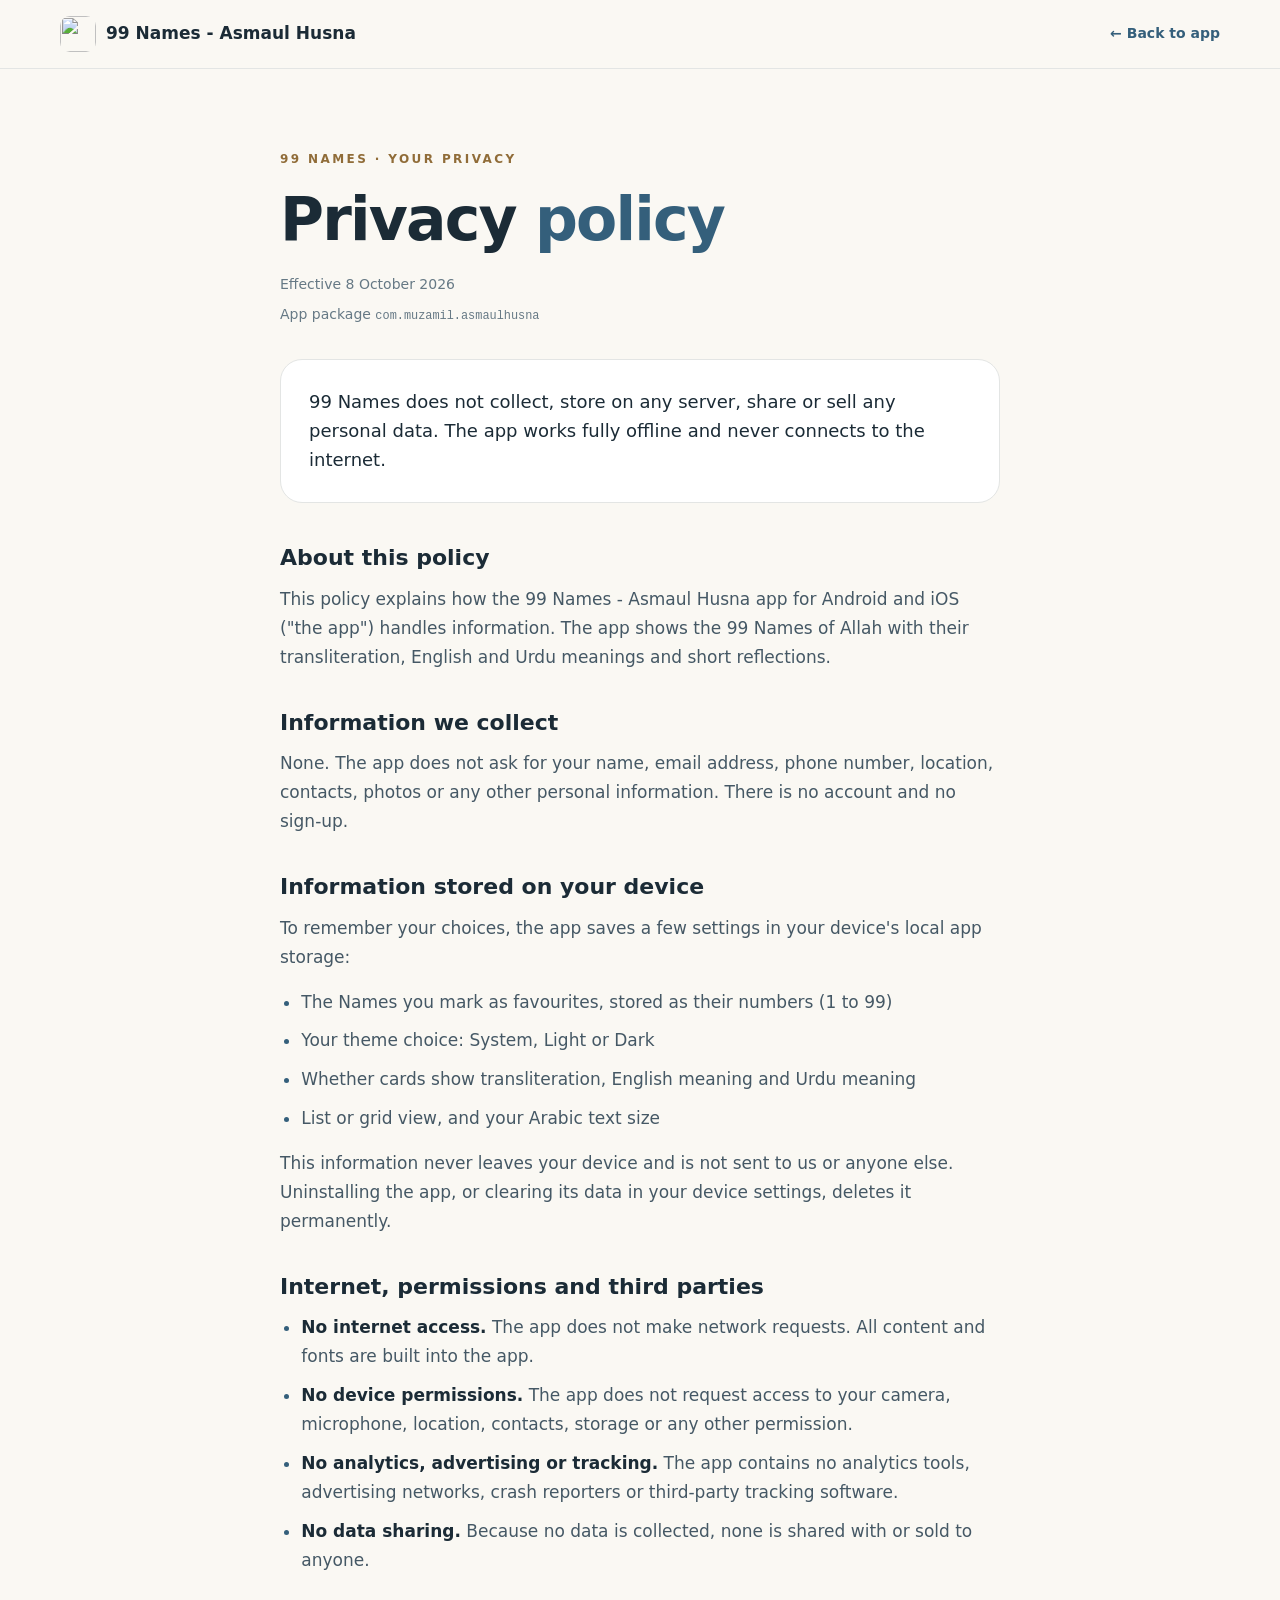
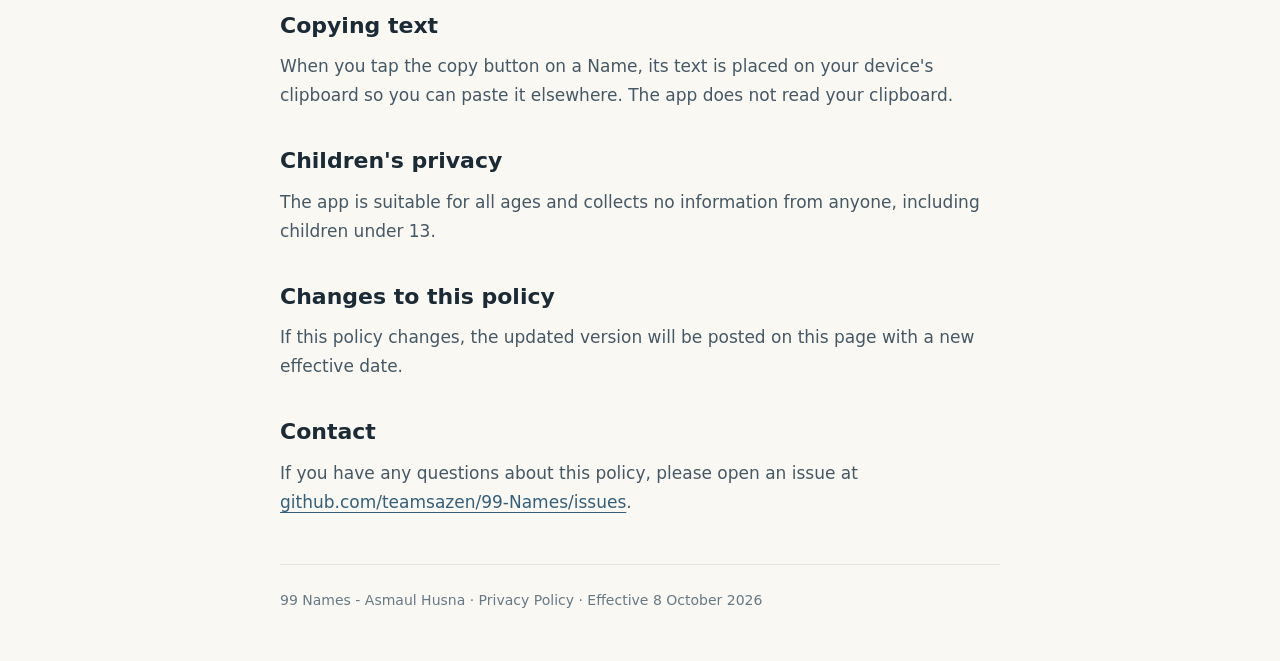
==== docs/privacy-policy/index.html @ 58503196 "chore: move the website to 99.teamsazen.com The old 99asmaulhusna.pages.dev address redirects there," ====
<!doctype html>
<html lang="en">
<head>
<meta charset="utf-8">
<meta name="viewport" content="width=device-width, initial-scale=1">
<meta name="color-scheme" content="light dark">
<meta name="description" content="Privacy policy for the 99 Names app. No data is collected; the app works fully offline.">
<title>Privacy Policy · 99 Names - Asmaul Husna</title>
<link rel="canonical" href="https://99.teamsazen.com/privacy/">
<link rel="icon" href="/favicon.png" type="image/png">
<link rel="apple-touch-icon" href="/apple-touch-icon.png">
<meta name="theme-color" content="#FAF8F3" media="(prefers-color-scheme: light)">
<meta name="theme-color" content="#101820" media="(prefers-color-scheme: dark)">
<style>
  @font-face { font-family: 'Google Sans'; src: url('/fonts/google-sans.woff2') format('woff2'); font-display: swap; }
  :root {
    --bg: #FAF8F3; --surface: #FFFFFF; --border: #E3E5E4;
    --title: #1B2B36; --body: #455865; --muted: #667985;
    --accent: #345F7B; --accent-soft: #E5EDF2; --gold: #906C38;
    --sans: 'Google Sans', system-ui, -apple-system, 'Segoe UI', sans-serif;
    color-scheme: light;
  }
  @media (prefers-color-scheme: dark) {
    :root {
      --bg: #101820; --surface: #18232E; --border: #30404E;
      --title: #FFFFFF; --body: #C9D1D8; --muted: #A0AFBB;
      --accent: #A5C5DE; --accent-soft: #293F50; --gold: #D9BC89;
      color-scheme: dark;
    }
  }
  *, *::before, *::after { box-sizing: border-box; }
  html { -webkit-text-size-adjust: 100%; }
  body { margin: 0; background: var(--bg); color: var(--body); font-family: var(--sans); font-size: 17px; line-height: 1.7; -webkit-font-smoothing: antialiased; }
  a { color: var(--accent); text-underline-offset: 4px; overflow-wrap: anywhere; }
  a:focus-visible { outline: 2px solid var(--accent); outline-offset: 4px; border-radius: 4px; }
  .header { border-bottom: 1px solid var(--border); }
  .bar { width: min(100% - 32px, 1160px); min-height: 68px; margin-inline: auto; display: flex; align-items: center; justify-content: space-between; gap: 20px; }
  .brand { display: flex; align-items: center; gap: 10px; color: var(--title); font-size: 17px; font-weight: 700; text-decoration: none; line-height: 1.25; }
  .brand img { width: 36px; height: 36px; border-radius: 10px; flex-shrink: 0; }
  .home { flex-shrink: 0; font-size: 14px; font-weight: 600; text-decoration: none; }
  main { width: min(100% - 40px, 720px); margin: 0 auto; padding-block: clamp(40px, 7vw, 80px) 48px; }
  .eyebrow { font-size: 12px; font-weight: 700; letter-spacing: .2em; text-transform: uppercase; color: var(--gold); }
  h1 { color: var(--title); font-size: clamp(36px, 7vw, 60px); font-weight: 700; letter-spacing: -.03em; line-height: 1.2; margin: 14px 0 18px; text-wrap: balance; }
  h1 span { color: var(--accent); }
  .meta { color: var(--muted); font-size: 14px; margin: 0; }
  .meta + .meta { margin-top: 6px; }
  .summary { margin-block: 32px 40px; padding: clamp(20px, 4vw, 28px); border-radius: 22px; background: var(--surface); border: 1px solid var(--border); }
  .summary p { margin: 0; color: var(--title); font-size: 18px; line-height: 1.6; }
  h2 { color: var(--title); font-size: 22px; font-weight: 700; line-height: 1.35; margin: 36px 0 12px; text-wrap: balance; }
  p { margin: 0 0 16px; }
  ul { margin: 0 0 16px; padding-left: 1.25em; }
  li { margin-bottom: 10px; }
  li::marker { color: var(--accent); }
  strong { color: var(--title); font-weight: 700; }
  code { font-family: ui-monospace, 'SF Mono', Menlo, monospace; font-size: .85em; overflow-wrap: anywhere; }
  footer { margin-top: 48px; padding-top: 24px; border-top: 1px solid var(--border); color: var(--muted); font-size: 14px; }
  @media (max-width: 480px) { .brand { font-size: 14px; gap: 8px; } .bar { gap: 12px; } .home { font-size: 13px; } }
</style>
</head>
<body>
<header class="header">
  <nav class="bar" aria-label="Main navigation">
    <a class="brand" href="/"><img src="/img/logo.png" alt="" width="36" height="36"><span>99 Names - Asmaul Husna</span></a>
    <a class="home" href="/">← Back to app</a>
  </nav>
</header>

<main>
  <div class="eyebrow">99 Names · Your privacy</div>
  <h1>Privacy <span>policy</span></h1>
  <p class="meta">Effective 8 October 2026</p>
  <p class="meta">App package <code>com.muzamil.asmaulhusna</code></p>

  <div class="summary">
    <p>99 Names does not collect, store on any server, share or sell any personal data. The app works fully offline and never connects to the internet.</p>
  </div>

  <h2>About this policy</h2>
  <p>This policy explains how the 99 Names - Asmaul Husna app for Android and iOS ("the app") handles information. The app shows the 99 Names of Allah with their transliteration, English and Urdu meanings and short reflections.</p>

  <h2>Information we collect</h2>
  <p>None. The app does not ask for your name, email address, phone number, location, contacts, photos or any other personal information. There is no account and no sign-up.</p>

  <h2>Information stored on your device</h2>
  <p>To remember your choices, the app saves a few settings in your device's local app storage:</p>
  <ul>
    <li>The Names you mark as favourites, stored as their numbers (1 to 99)</li>
    <li>Your theme choice: System, Light or Dark</li>
    <li>Whether cards show transliteration, English meaning and Urdu meaning</li>
    <li>List or grid view, and your Arabic text size</li>
  </ul>
  <p>This information never leaves your device and is not sent to us or anyone else. Uninstalling the app, or clearing its data in your device settings, deletes it permanently.</p>

  <h2>Internet, permissions and third parties</h2>
  <ul>
    <li><strong>No internet access.</strong> The app does not make network requests. All content and fonts are built into the app.</li>
    <li><strong>No device permissions.</strong> The app does not request access to your camera, microphone, location, contacts, storage or any other permission.</li>
    <li><strong>No analytics, advertising or tracking.</strong> The app contains no analytics tools, advertising networks, crash reporters or third-party tracking software.</li>
    <li><strong>No data sharing.</strong> Because no data is collected, none is shared with or sold to anyone.</li>
  </ul>

  <h2>Copying text</h2>
  <p>When you tap the copy button on a Name, its text is placed on your device's clipboard so you can paste it elsewhere. The app does not read your clipboard.</p>

  <h2>Children's privacy</h2>
  <p>The app is suitable for all ages and collects no information from anyone, including children under 13.</p>

  <h2>Changes to this policy</h2>
  <p>If this policy changes, the updated version will be posted on this page with a new effective date.</p>

  <h2>Contact</h2>
  <p>If you have any questions about this policy, please open an issue at <a href="https://github.com/teamsazen/99-Names/issues">github.com/teamsazen/99-Names/issues</a>.</p>

  <footer>99 Names - Asmaul Husna · Privacy Policy · Effective 8 October 2026</footer>
</main>
</body>
</html>
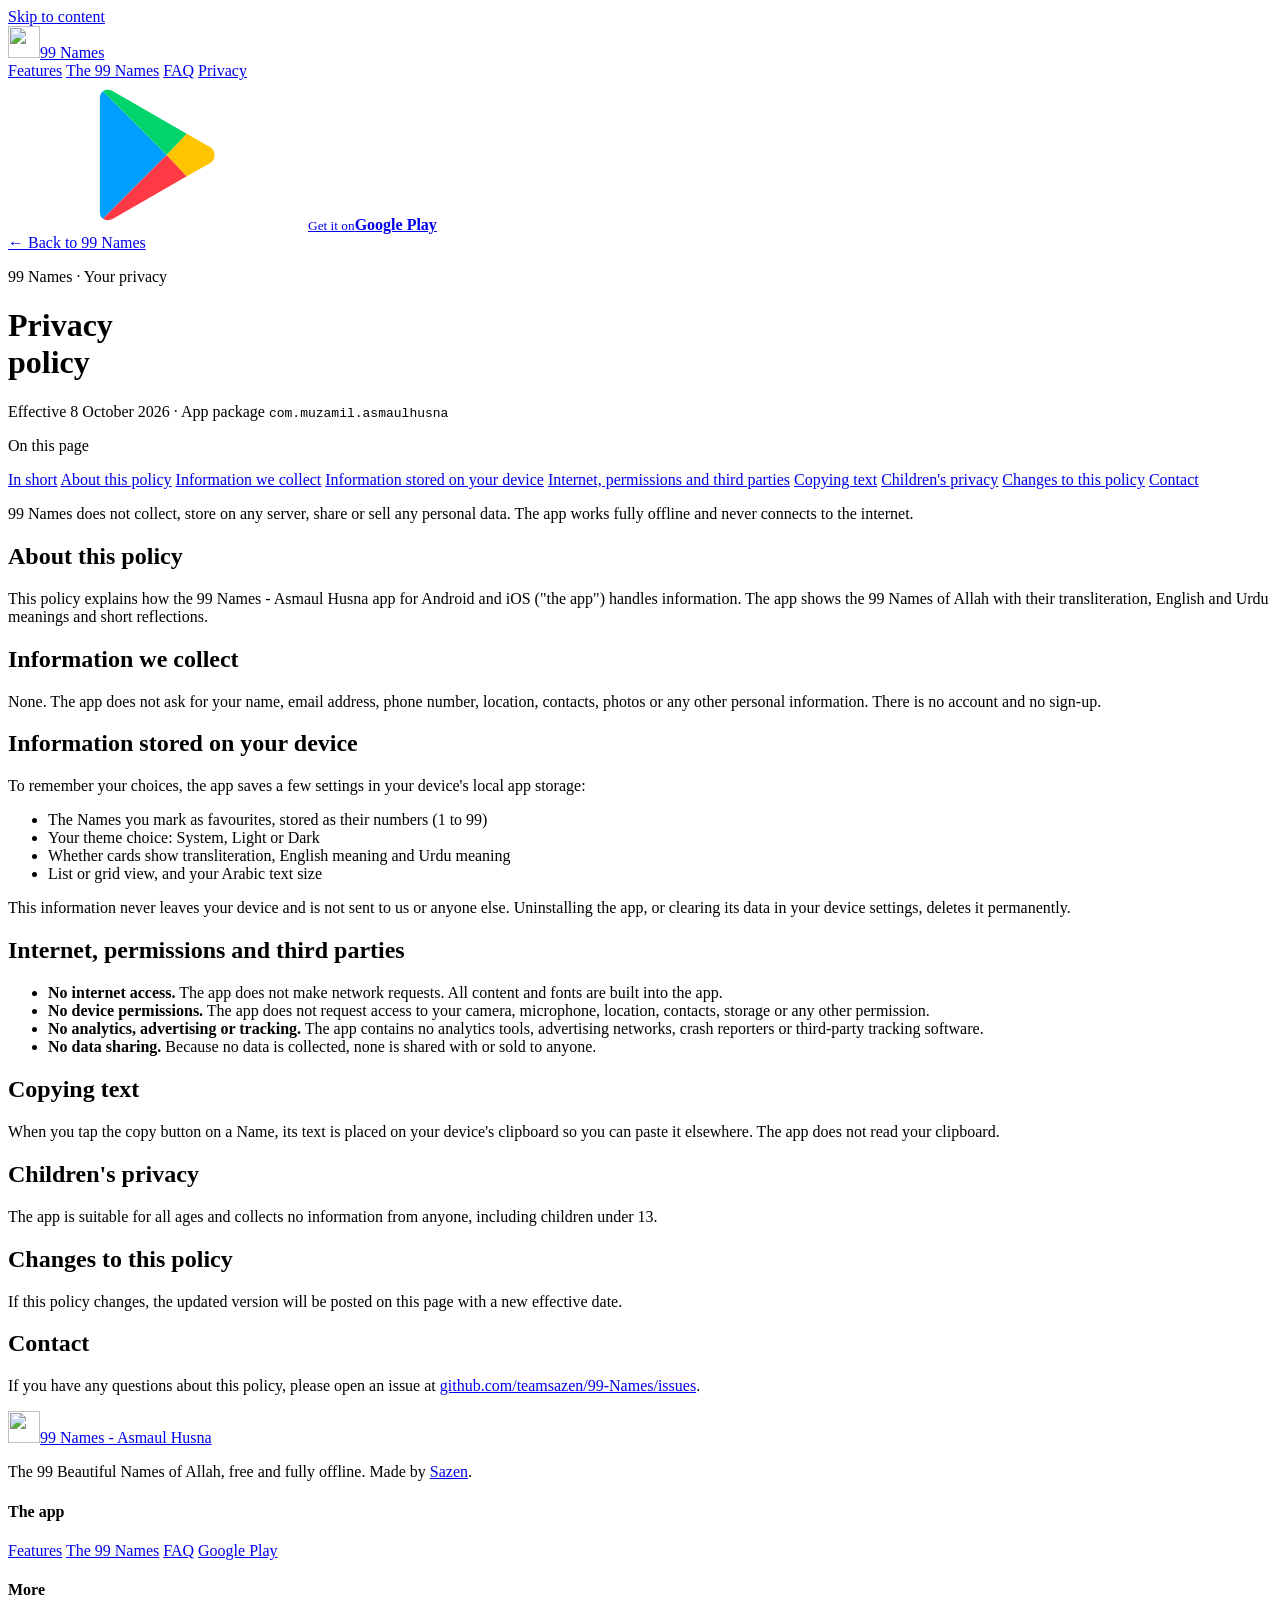
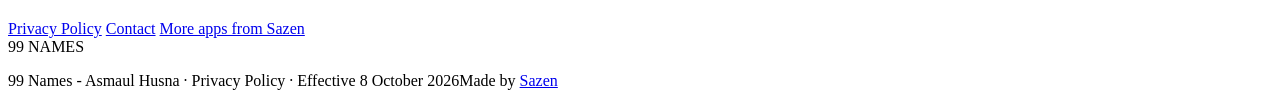
==== commit ad8107c6: "feat(website): redesign in the Sazen studio design Same system as teamsazen.com, exitrush.teamsazen." ====
--- a/docs/privacy-policy/index.html
+++ b/docs/privacy-policy/index.html
@@ -10,108 +10,129 @@
 <link rel="icon" href="/favicon.png" type="image/png">
 <link rel="apple-touch-icon" href="/apple-touch-icon.png">
 <meta name="theme-color" content="#FAF8F3" media="(prefers-color-scheme: light)">
-<meta name="theme-color" content="#101820" media="(prefers-color-scheme: dark)">
-<style>
-  @font-face { font-family: 'Google Sans'; src: url('/fonts/google-sans.woff2') format('woff2'); font-display: swap; }
-  :root {
-    --bg: #FAF8F3; --surface: #FFFFFF; --border: #E3E5E4;
-    --title: #1B2B36; --body: #455865; --muted: #667985;
-    --accent: #345F7B; --accent-soft: #E5EDF2; --gold: #906C38;
-    --sans: 'Google Sans', system-ui, -apple-system, 'Segoe UI', sans-serif;
-    color-scheme: light;
-  }
-  @media (prefers-color-scheme: dark) {
-    :root {
-      --bg: #101820; --surface: #18232E; --border: #30404E;
-      --title: #FFFFFF; --body: #C9D1D8; --muted: #A0AFBB;
-      --accent: #A5C5DE; --accent-soft: #293F50; --gold: #D9BC89;
-      color-scheme: dark;
-    }
-  }
-  *, *::before, *::after { box-sizing: border-box; }
-  html { -webkit-text-size-adjust: 100%; }
-  body { margin: 0; background: var(--bg); color: var(--body); font-family: var(--sans); font-size: 17px; line-height: 1.7; -webkit-font-smoothing: antialiased; }
-  a { color: var(--accent); text-underline-offset: 4px; overflow-wrap: anywhere; }
-  a:focus-visible { outline: 2px solid var(--accent); outline-offset: 4px; border-radius: 4px; }
-  .header { border-bottom: 1px solid var(--border); }
-  .bar { width: min(100% - 32px, 1160px); min-height: 68px; margin-inline: auto; display: flex; align-items: center; justify-content: space-between; gap: 20px; }
-  .brand { display: flex; align-items: center; gap: 10px; color: var(--title); font-size: 17px; font-weight: 700; text-decoration: none; line-height: 1.25; }
-  .brand img { width: 36px; height: 36px; border-radius: 10px; flex-shrink: 0; }
-  .home { flex-shrink: 0; font-size: 14px; font-weight: 600; text-decoration: none; }
-  main { width: min(100% - 40px, 720px); margin: 0 auto; padding-block: clamp(40px, 7vw, 80px) 48px; }
-  .eyebrow { font-size: 12px; font-weight: 700; letter-spacing: .2em; text-transform: uppercase; color: var(--gold); }
-  h1 { color: var(--title); font-size: clamp(36px, 7vw, 60px); font-weight: 700; letter-spacing: -.03em; line-height: 1.2; margin: 14px 0 18px; text-wrap: balance; }
-  h1 span { color: var(--accent); }
-  .meta { color: var(--muted); font-size: 14px; margin: 0; }
-  .meta + .meta { margin-top: 6px; }
-  .summary { margin-block: 32px 40px; padding: clamp(20px, 4vw, 28px); border-radius: 22px; background: var(--surface); border: 1px solid var(--border); }
-  .summary p { margin: 0; color: var(--title); font-size: 18px; line-height: 1.6; }
-  h2 { color: var(--title); font-size: 22px; font-weight: 700; line-height: 1.35; margin: 36px 0 12px; text-wrap: balance; }
-  p { margin: 0 0 16px; }
-  ul { margin: 0 0 16px; padding-left: 1.25em; }
-  li { margin-bottom: 10px; }
-  li::marker { color: var(--accent); }
-  strong { color: var(--title); font-weight: 700; }
-  code { font-family: ui-monospace, 'SF Mono', Menlo, monospace; font-size: .85em; overflow-wrap: anywhere; }
-  footer { margin-top: 48px; padding-top: 24px; border-top: 1px solid var(--border); color: var(--muted); font-size: 14px; }
-  @media (max-width: 480px) { .brand { font-size: 14px; gap: 8px; } .bar { gap: 12px; } .home { font-size: 13px; } }
-</style>
+<meta name="theme-color" content="#000000" media="(prefers-color-scheme: dark)">
+<link rel="preload" href="/fonts/plus-jakarta-sans.woff2" as="font" type="font/woff2" crossorigin>
+<!-- Published with the website (website/build.mjs copies it to /privacy/), so it shares the site's styles. -->
+<link rel="stylesheet" href="/styles.css?v=1">
+<script>document.documentElement.classList.add('js')</script>
 </head>
 <body>
-<header class="header">
-  <nav class="bar" aria-label="Main navigation">
-    <a class="brand" href="/"><img src="/img/logo.png" alt="" width="36" height="36"><span>99 Names - Asmaul Husna</span></a>
-    <a class="home" href="/">← Back to app</a>
+<svg width="0" height="0" style="position:absolute" aria-hidden="true">
+  <symbol id="gp-logo" viewBox="0 0 24 24"><path fill="#00A0FF" d="M3.2 1.8 13.4 12 3.2 22.2c-.3-.2-.5-.6-.5-1.1V2.9c0-.5.2-.9.5-1.1z"/><path fill="#00D46A" d="M3.2 1.8c.4-.3 1-.3 1.6 0L16.6 8.6 13.4 12z"/><path fill="#FF3A44" d="M13.4 12l3.2 3.4-11.8 6.8c-.6.3-1.2.3-1.6 0z"/><path fill="#FFC400" d="M16.6 8.6l3.7 2.1c1 .6 1 2 0 2.6l-3.7 2.1-3.2-3.4z"/></symbol>
+</svg>
+<a class="skip" href="#main">Skip to content</a>
+<header class="pill-wrap">
+  <nav class="navpill" aria-label="Main">
+    <a class="brand" href="/"><img src="/img/logo.png" alt="" width="32" height="32">99 Names</a>
+    <div class="nav">
+      <a href="/#features">Features</a>
+      <a href="/#names">The 99 Names</a>
+      <a href="/#faq">FAQ</a>
+      <a href="/privacy/" aria-current="page">Privacy</a>
+    </div>
+    <a class="gp gp-nav" href="https://play.google.com/store/apps/details?id=com.muzamil.asmaulhusna" rel="noopener" aria-label="Get it on Google Play"><svg aria-hidden="true"><use href="#gp-logo"/></svg><span><small>Get it on</small><b>Google Play</b></span></a>
   </nav>
 </header>
 
-<main>
-  <div class="eyebrow">99 Names · Your privacy</div>
-  <h1>Privacy <span>policy</span></h1>
-  <p class="meta">Effective 8 October 2026</p>
-  <p class="meta">App package <code>com.muzamil.asmaulhusna</code></p>
+<main id="main" class="legal">
+  <div class="wrap">
+    <header class="legal-hero">
+      <a class="back" href="/">← Back to 99 Names</a>
+      <p class="eyebrow">99 Names · Your privacy</p>
+      <h1>Privacy<br><span class="ghost">policy</span></h1>
+      <p class="updated">Effective 8 October 2026 · App package <code>com.muzamil.asmaulhusna</code></p>
+    </header>
+    <div class="legal-grid">
+      <nav class="toc" aria-label="On this page">
+        <p>On this page</p>
+        <a href="#summary">In short</a>
+        <a href="#about">About this policy</a>
+        <a href="#collect">Information we collect</a>
+        <a href="#device">Information stored on your device</a>
+        <a href="#internet">Internet, permissions and third parties</a>
+        <a href="#copying">Copying text</a>
+        <a href="#children">Children's privacy</a>
+        <a href="#changes">Changes to this policy</a>
+        <a href="#contact">Contact</a>
+      </nav>
+      <div class="legal-body">
+        <section id="summary" class="summary">
+          <p>99 Names does not collect, store on any server, share or sell any personal data. The app works fully offline and never connects to the internet.</p>
+        </section>
+        <section id="about">
+          <h2>About this policy</h2>
+          <p>This policy explains how the 99 Names - Asmaul Husna app for Android and iOS ("the app") handles information. The app shows the 99 Names of Allah with their transliteration, English and Urdu meanings and short reflections.</p>
+        </section>
+        <section id="collect">
+          <h2>Information we collect</h2>
+          <p>None. The app does not ask for your name, email address, phone number, location, contacts, photos or any other personal information. There is no account and no sign-up.</p>
+        </section>
+        <section id="device">
+          <h2>Information stored on your device</h2>
+          <p>To remember your choices, the app saves a few settings in your device's local app storage:</p>
+          <ul>
+            <li>The Names you mark as favourites, stored as their numbers (1 to 99)</li>
+            <li>Your theme choice: System, Light or Dark</li>
+            <li>Whether cards show transliteration, English meaning and Urdu meaning</li>
+            <li>List or grid view, and your Arabic text size</li>
+          </ul>
+          <p>This information never leaves your device and is not sent to us or anyone else. Uninstalling the app, or clearing its data in your device settings, deletes it permanently.</p>
+        </section>
+        <section id="internet">
+          <h2>Internet, permissions and third parties</h2>
+          <ul>
+            <li><strong>No internet access.</strong> The app does not make network requests. All content and fonts are built into the app.</li>
+            <li><strong>No device permissions.</strong> The app does not request access to your camera, microphone, location, contacts, storage or any other permission.</li>
+            <li><strong>No analytics, advertising or tracking.</strong> The app contains no analytics tools, advertising networks, crash reporters or third-party tracking software.</li>
+            <li><strong>No data sharing.</strong> Because no data is collected, none is shared with or sold to anyone.</li>
+          </ul>
+        </section>
+        <section id="copying">
+          <h2>Copying text</h2>
+          <p>When you tap the copy button on a Name, its text is placed on your device's clipboard so you can paste it elsewhere. The app does not read your clipboard.</p>
+        </section>
+        <section id="children">
+          <h2>Children's privacy</h2>
+          <p>The app is suitable for all ages and collects no information from anyone, including children under 13.</p>
+        </section>
+        <section id="changes">
+          <h2>Changes to this policy</h2>
+          <p>If this policy changes, the updated version will be posted on this page with a new effective date.</p>
+        </section>
+        <section id="contact">
+          <h2>Contact</h2>
+          <p>If you have any questions about this policy, please open an issue at <a href="https://github.com/teamsazen/99-Names/issues">github.com/teamsazen/99-Names/issues</a>.</p>
+        </section>
+      </div>
+    </div>
+  </div>
+</main>
 
-  <div class="summary">
-    <p>99 Names does not collect, store on any server, share or sell any personal data. The app works fully offline and never connects to the internet.</p>
+<footer class="foot">
+  <div class="wrap">
+    <div class="foot-brand">
+      <a class="brand" href="/"><img src="/img/logo.png" alt="" width="32" height="32">99 Names - Asmaul Husna</a>
+      <p>The 99 Beautiful Names of Allah, free and fully offline. Made by <a href="https://teamsazen.com">Sazen</a>.</p>
+    </div>
+    <nav aria-label="The app">
+      <h4>The app</h4>
+      <a href="/#features">Features</a>
+      <a href="/#names">The 99 Names</a>
+      <a href="/#faq">FAQ</a>
+      <a href="https://play.google.com/store/apps/details?id=com.muzamil.asmaulhusna" rel="noopener">Google Play</a>
+    </nav>
+    <nav aria-label="More">
+      <h4>More</h4>
+      <a href="/privacy/">Privacy Policy</a>
+      <a href="https://github.com/teamsazen/99-Names/issues" rel="noopener">Contact</a>
+      <a href="https://teamsazen.com">More apps from Sazen</a>
+    </nav>
+    <div class="wordmark" data-fit aria-hidden="true"><span>9</span><span>9</span><span> </span><span>N</span><span>A</span><span>M</span><span>E</span><span>S</span></div>
+    <p class="copy"><span>99 Names - Asmaul Husna · Privacy Policy · Effective 8 October 2026</span><span>Made by <a href="https://teamsazen.com">Sazen</a></span></p>
   </div>
+</footer>
 
-  <h2>About this policy</h2>
-  <p>This policy explains how the 99 Names - Asmaul Husna app for Android and iOS ("the app") handles information. The app shows the 99 Names of Allah with their transliteration, English and Urdu meanings and short reflections.</p>
-
-  <h2>Information we collect</h2>
-  <p>None. The app does not ask for your name, email address, phone number, location, contacts, photos or any other personal information. There is no account and no sign-up.</p>
-
-  <h2>Information stored on your device</h2>
-  <p>To remember your choices, the app saves a few settings in your device's local app storage:</p>
-  <ul>
-    <li>The Names you mark as favourites, stored as their numbers (1 to 99)</li>
-    <li>Your theme choice: System, Light or Dark</li>
-    <li>Whether cards show transliteration, English meaning and Urdu meaning</li>
-    <li>List or grid view, and your Arabic text size</li>
-  </ul>
-  <p>This information never leaves your device and is not sent to us or anyone else. Uninstalling the app, or clearing its data in your device settings, deletes it permanently.</p>
-
-  <h2>Internet, permissions and third parties</h2>
-  <ul>
-    <li><strong>No internet access.</strong> The app does not make network requests. All content and fonts are built into the app.</li>
-    <li><strong>No device permissions.</strong> The app does not request access to your camera, microphone, location, contacts, storage or any other permission.</li>
-    <li><strong>No analytics, advertising or tracking.</strong> The app contains no analytics tools, advertising networks, crash reporters or third-party tracking software.</li>
-    <li><strong>No data sharing.</strong> Because no data is collected, none is shared with or sold to anyone.</li>
-  </ul>
-
-  <h2>Copying text</h2>
-  <p>When you tap the copy button on a Name, its text is placed on your device's clipboard so you can paste it elsewhere. The app does not read your clipboard.</p>
-
-  <h2>Children's privacy</h2>
-  <p>The app is suitable for all ages and collects no information from anyone, including children under 13.</p>
-
-  <h2>Changes to this policy</h2>
-  <p>If this policy changes, the updated version will be posted on this page with a new effective date.</p>
-
-  <h2>Contact</h2>
-  <p>If you have any questions about this policy, please open an issue at <a href="https://github.com/teamsazen/99-Names/issues">github.com/teamsazen/99-Names/issues</a>.</p>
-
-  <footer>99 Names - Asmaul Husna · Privacy Policy · Effective 8 October 2026</footer>
-</main>
+<script src="/js/lenis.min.js" defer></script>
+<script src="/site.js?v=1" defer></script>
 </body>
 </html>
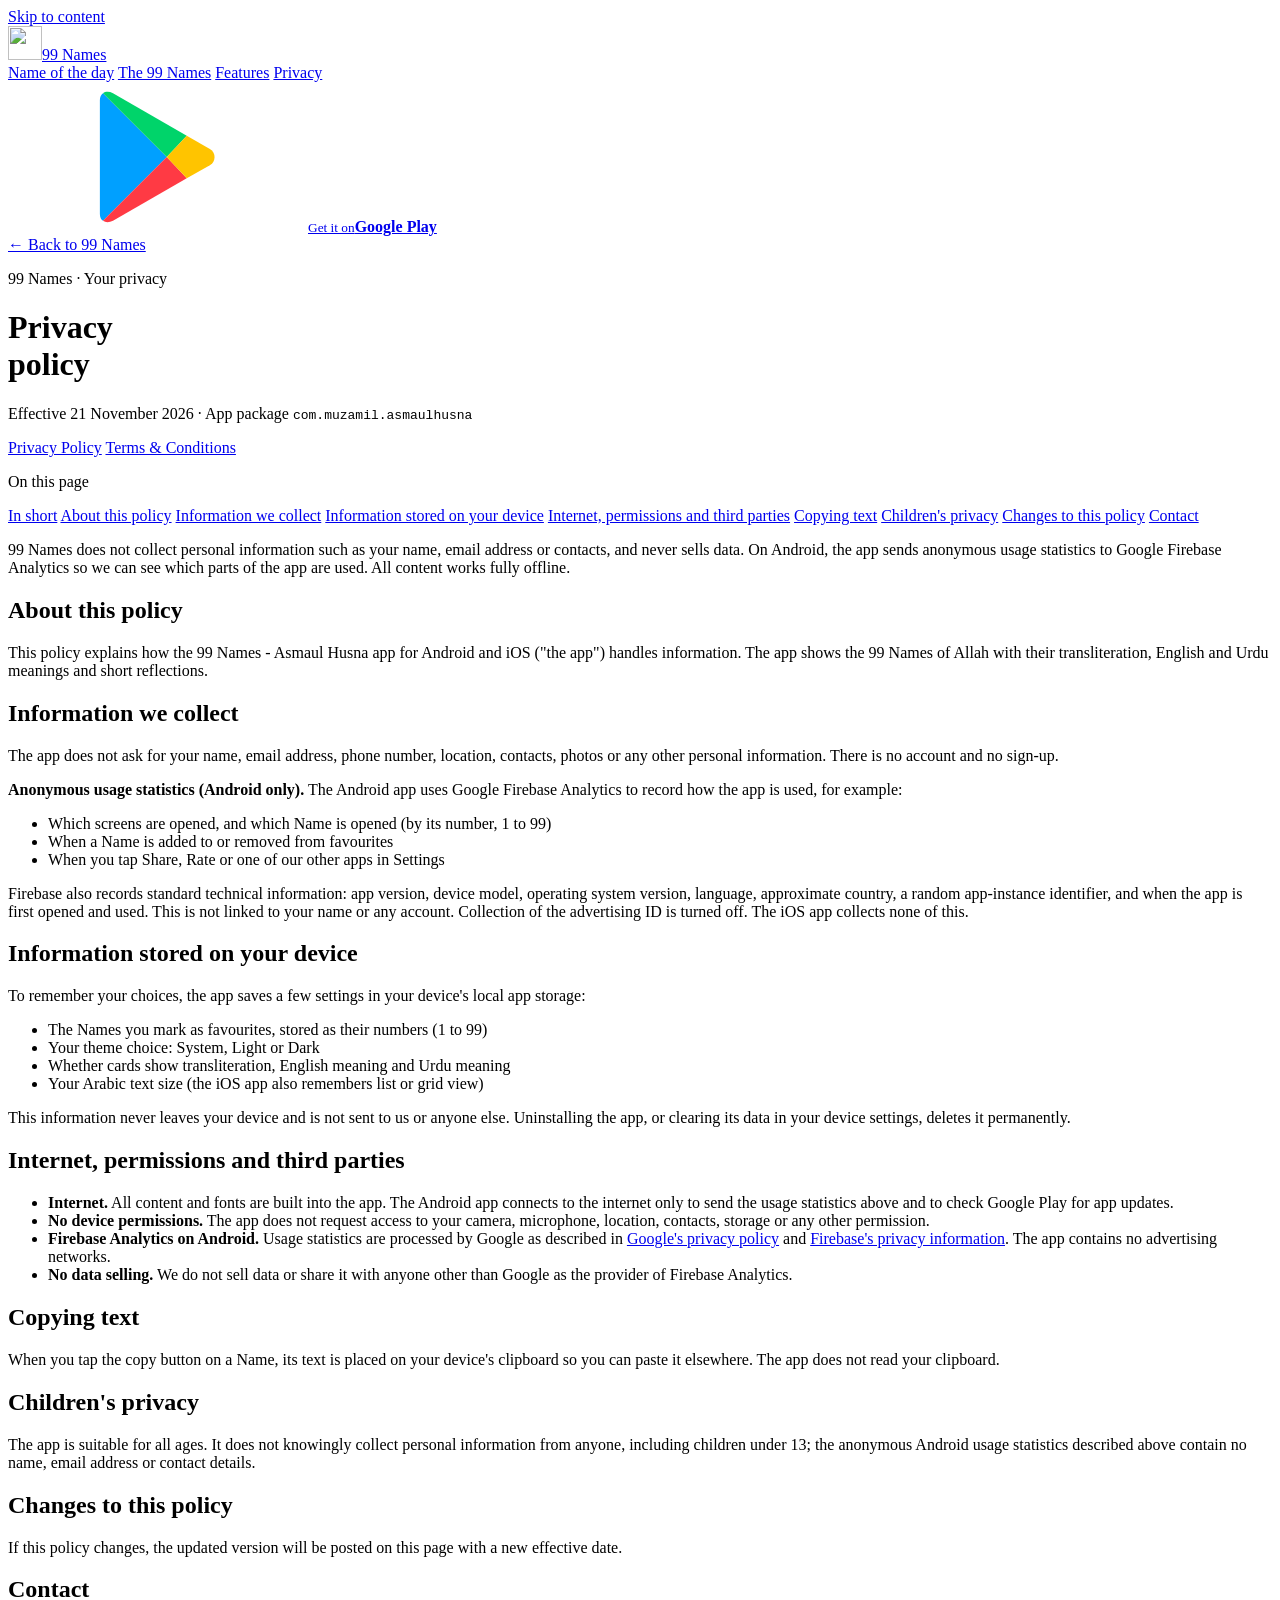
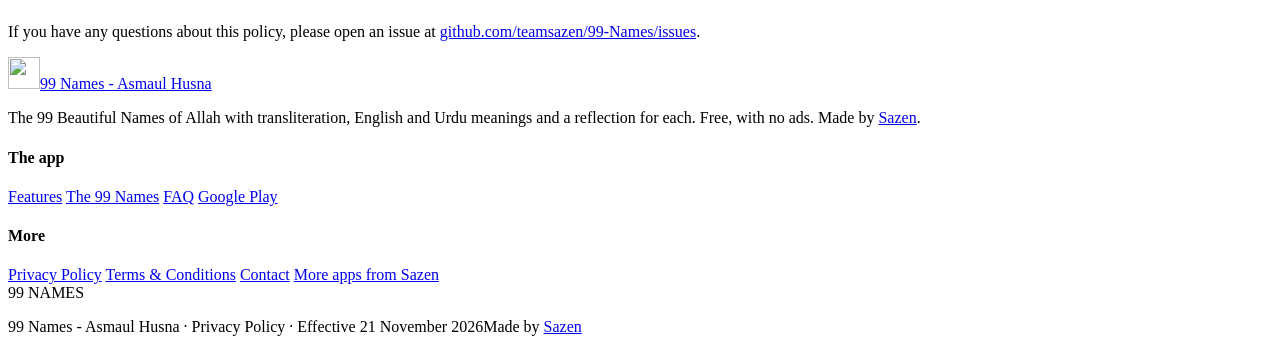
==== commit 10d1c6c3: "docs: README for the Kotlin app; privacy policy and terms Co-Authored-By: Claude Opus 5.5 <noreply@a" ====
--- a/docs/privacy-policy/index.html
+++ b/docs/privacy-policy/index.html
@@ -4,14 +4,17 @@
 <meta charset="utf-8">
 <meta name="viewport" content="width=device-width, initial-scale=1">
 <meta name="color-scheme" content="light dark">
-<meta name="description" content="Privacy policy for the 99 Names app. No data is collected; the app works fully offline.">
+<meta name="description" content="Privacy policy for the 99 Names app. No personal information is collected; the Android app sends anonymous usage statistics to Firebase Analytics.">
 <title>Privacy Policy · 99 Names - Asmaul Husna</title>
 <link rel="canonical" href="https://99.teamsazen.com/privacy/">
-<link rel="icon" href="/favicon.png" type="image/png">
+<!-- Google shows a favicon only at a multiple of 48 px. -->
+<link rel="icon" href="/favicon-96.png" sizes="96x96" type="image/png">
+<link rel="icon" href="/favicon-192.png" sizes="192x192" type="image/png">
+<link rel="icon" href="/favicon.ico" sizes="48x48">
 <link rel="apple-touch-icon" href="/apple-touch-icon.png">
-<meta name="theme-color" content="#FAF8F3" media="(prefers-color-scheme: light)">
-<meta name="theme-color" content="#000000" media="(prefers-color-scheme: dark)">
-<link rel="preload" href="/fonts/plus-jakarta-sans.woff2" as="font" type="font/woff2" crossorigin>
+<meta name="theme-color" content="#F6F3EC" media="(prefers-color-scheme: light)">
+<meta name="theme-color" content="#0A0E12" media="(prefers-color-scheme: dark)">
+<link rel="preload" href="/fonts/google-sans.woff2" as="font" type="font/woff2" crossorigin>
 <!-- Published with the website (website/build.mjs copies it to /privacy/), so it shares the site's styles. -->
 <link rel="stylesheet" href="/styles.css?v=1">
 <script>document.documentElement.classList.add('js')</script>
@@ -23,11 +26,11 @@
 <a class="skip" href="#main">Skip to content</a>
 <header class="pill-wrap">
   <nav class="navpill" aria-label="Main">
-    <a class="brand" href="/"><img src="/img/logo.png" alt="" width="32" height="32">99 Names</a>
+    <a class="brand" href="/"><img src="/img/logo.png" alt="" width="34" height="34">99 Names</a>
     <div class="nav">
+      <a href="/#today">Name of the day</a>
+      <a href="/#names">The 99 Names</a>
       <a href="/#features">Features</a>
-      <a href="/#names">The 99 Names</a>
-      <a href="/#faq">FAQ</a>
       <a href="/privacy/" aria-current="page">Privacy</a>
     </div>
     <a class="gp gp-nav" href="https://play.google.com/store/apps/details?id=com.muzamil.asmaulhusna" rel="noopener" aria-label="Get it on Google Play"><svg aria-hidden="true"><use href="#gp-logo"/></svg><span><small>Get it on</small><b>Google Play</b></span></a>
@@ -40,7 +43,11 @@
       <a class="back" href="/">← Back to 99 Names</a>
       <p class="eyebrow">99 Names · Your privacy</p>
       <h1>Privacy<br><span class="ghost">policy</span></h1>
-      <p class="updated">Effective 8 October 2026 · App package <code>com.muzamil.asmaulhusna</code></p>
+      <p class="updated">Effective 21 November 2026 · App package <code>com.muzamil.asmaulhusna</code></p>
+      <nav class="doc-tabs" aria-label="Legal documents">
+        <a href="/privacy/" aria-current="page">Privacy Policy</a>
+        <a href="/terms/">Terms &amp; Conditions</a>
+      </nav>
     </header>
     <div class="legal-grid">
       <nav class="toc" aria-label="On this page">
@@ -57,7 +64,7 @@
       </nav>
       <div class="legal-body">
         <section id="summary" class="summary">
-          <p>99 Names does not collect, store on any server, share or sell any personal data. The app works fully offline and never connects to the internet.</p>
+          <p>99 Names does not collect personal information such as your name, email address or contacts, and never sells data. On Android, the app sends anonymous usage statistics to Google Firebase Analytics so we can see which parts of the app are used. All content works fully offline.</p>
         </section>
         <section id="about">
           <h2>About this policy</h2>
@@ -65,7 +72,14 @@
         </section>
         <section id="collect">
           <h2>Information we collect</h2>
-          <p>None. The app does not ask for your name, email address, phone number, location, contacts, photos or any other personal information. There is no account and no sign-up.</p>
+          <p>The app does not ask for your name, email address, phone number, location, contacts, photos or any other personal information. There is no account and no sign-up.</p>
+          <p><strong>Anonymous usage statistics (Android only).</strong> The Android app uses Google Firebase Analytics to record how the app is used, for example:</p>
+          <ul>
+            <li>Which screens are opened, and which Name is opened (by its number, 1 to 99)</li>
+            <li>When a Name is added to or removed from favourites</li>
+            <li>When you tap Share, Rate or one of our other apps in Settings</li>
+          </ul>
+          <p>Firebase also records standard technical information: app version, device model, operating system version, language, approximate country, a random app-instance identifier, and when the app is first opened and used. This is not linked to your name or any account. Collection of the advertising ID is turned off. The iOS app collects none of this.</p>
         </section>
         <section id="device">
           <h2>Information stored on your device</h2>
@@ -74,17 +88,17 @@
             <li>The Names you mark as favourites, stored as their numbers (1 to 99)</li>
             <li>Your theme choice: System, Light or Dark</li>
             <li>Whether cards show transliteration, English meaning and Urdu meaning</li>
-            <li>List or grid view, and your Arabic text size</li>
+            <li>Your Arabic text size (the iOS app also remembers list or grid view)</li>
           </ul>
           <p>This information never leaves your device and is not sent to us or anyone else. Uninstalling the app, or clearing its data in your device settings, deletes it permanently.</p>
         </section>
         <section id="internet">
           <h2>Internet, permissions and third parties</h2>
           <ul>
-            <li><strong>No internet access.</strong> The app does not make network requests. All content and fonts are built into the app.</li>
+            <li><strong>Internet.</strong> All content and fonts are built into the app. The Android app connects to the internet only to send the usage statistics above and to check Google Play for app updates.</li>
             <li><strong>No device permissions.</strong> The app does not request access to your camera, microphone, location, contacts, storage or any other permission.</li>
-            <li><strong>No analytics, advertising or tracking.</strong> The app contains no analytics tools, advertising networks, crash reporters or third-party tracking software.</li>
-            <li><strong>No data sharing.</strong> Because no data is collected, none is shared with or sold to anyone.</li>
+            <li><strong>Firebase Analytics on Android.</strong> Usage statistics are processed by Google as described in <a href="https://policies.google.com/privacy">Google's privacy policy</a> and <a href="https://firebase.google.com/support/privacy">Firebase's privacy information</a>. The app contains no advertising networks.</li>
+            <li><strong>No data selling.</strong> We do not sell data or share it with anyone other than Google as the provider of Firebase Analytics.</li>
           </ul>
         </section>
         <section id="copying">
@@ -93,7 +107,7 @@
         </section>
         <section id="children">
           <h2>Children's privacy</h2>
-          <p>The app is suitable for all ages and collects no information from anyone, including children under 13.</p>
+          <p>The app is suitable for all ages. It does not knowingly collect personal information from anyone, including children under 13; the anonymous Android usage statistics described above contain no name, email address or contact details.</p>
         </section>
         <section id="changes">
           <h2>Changes to this policy</h2>
@@ -112,7 +126,7 @@
   <div class="wrap">
     <div class="foot-brand">
       <a class="brand" href="/"><img src="/img/logo.png" alt="" width="32" height="32">99 Names - Asmaul Husna</a>
-      <p>The 99 Beautiful Names of Allah, free and fully offline. Made by <a href="https://teamsazen.com">Sazen</a>.</p>
+      <p>The 99 Beautiful Names of Allah with transliteration, English and Urdu meanings and a reflection for each. Free, with no ads. Made by <a href="https://teamsazen.com">Sazen</a>.</p>
     </div>
     <nav aria-label="The app">
       <h4>The app</h4>
@@ -124,11 +138,12 @@
     <nav aria-label="More">
       <h4>More</h4>
       <a href="/privacy/">Privacy Policy</a>
+      <a href="/terms/">Terms &amp; Conditions</a>
       <a href="https://github.com/teamsazen/99-Names/issues" rel="noopener">Contact</a>
       <a href="https://teamsazen.com">More apps from Sazen</a>
     </nav>
-    <div class="wordmark" data-fit aria-hidden="true"><span>9</span><span>9</span><span> </span><span>N</span><span>A</span><span>M</span><span>E</span><span>S</span></div>
-    <p class="copy"><span>99 Names - Asmaul Husna · Privacy Policy · Effective 8 October 2026</span><span>Made by <a href="https://teamsazen.com">Sazen</a></span></p>
+    <div class="wordmark" data-fit aria-hidden="true"><span style="--n:0">9</span><span style="--n:1">9</span><span style="--n:2"> </span><span style="--n:3">N</span><span style="--n:4">A</span><span style="--n:5">M</span><span style="--n:6">E</span><span style="--n:7">S</span></div>
+    <p class="copy"><span>99 Names - Asmaul Husna · Privacy Policy · Effective 21 November 2026</span><span>Made by <a href="https://teamsazen.com">Sazen</a></span></p>
   </div>
 </footer>
 
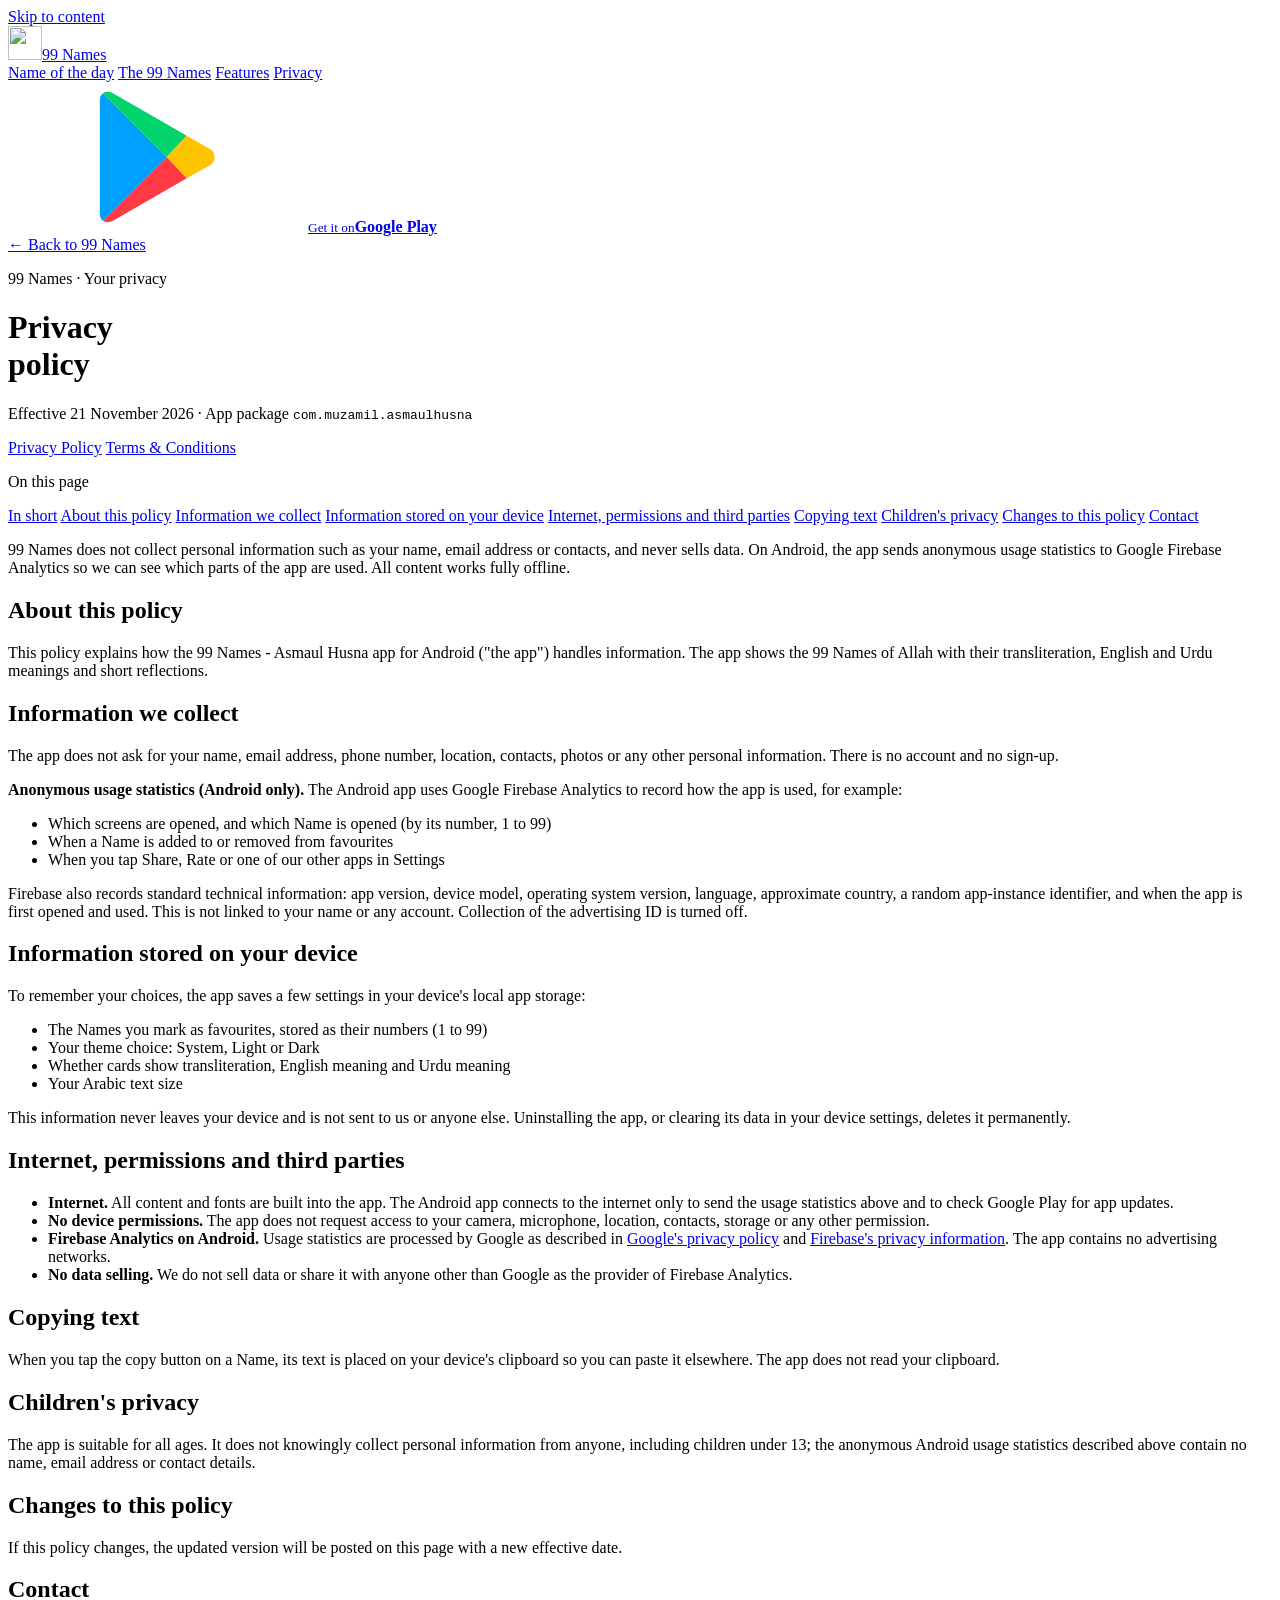
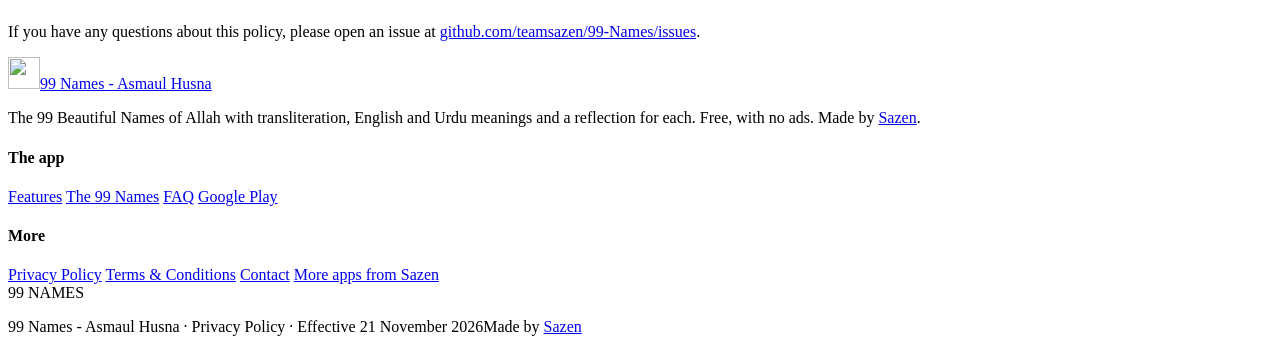
==== commit efcb8c76: "docs: Kotlin-only README and agent notes; drop iOS from legal pages and FAQ Co-Authored-By: Claude O" ====
--- a/docs/privacy-policy/index.html
+++ b/docs/privacy-policy/index.html
@@ -68,7 +68,7 @@
         </section>
         <section id="about">
           <h2>About this policy</h2>
-          <p>This policy explains how the 99 Names - Asmaul Husna app for Android and iOS ("the app") handles information. The app shows the 99 Names of Allah with their transliteration, English and Urdu meanings and short reflections.</p>
+          <p>This policy explains how the 99 Names - Asmaul Husna app for Android ("the app") handles information. The app shows the 99 Names of Allah with their transliteration, English and Urdu meanings and short reflections.</p>
         </section>
         <section id="collect">
           <h2>Information we collect</h2>
@@ -79,7 +79,7 @@
             <li>When a Name is added to or removed from favourites</li>
             <li>When you tap Share, Rate or one of our other apps in Settings</li>
           </ul>
-          <p>Firebase also records standard technical information: app version, device model, operating system version, language, approximate country, a random app-instance identifier, and when the app is first opened and used. This is not linked to your name or any account. Collection of the advertising ID is turned off. The iOS app collects none of this.</p>
+          <p>Firebase also records standard technical information: app version, device model, operating system version, language, approximate country, a random app-instance identifier, and when the app is first opened and used. This is not linked to your name or any account. Collection of the advertising ID is turned off.</p>
         </section>
         <section id="device">
           <h2>Information stored on your device</h2>
@@ -88,7 +88,7 @@
             <li>The Names you mark as favourites, stored as their numbers (1 to 99)</li>
             <li>Your theme choice: System, Light or Dark</li>
             <li>Whether cards show transliteration, English meaning and Urdu meaning</li>
-            <li>Your Arabic text size (the iOS app also remembers list or grid view)</li>
+            <li>Your Arabic text size</li>
           </ul>
           <p>This information never leaves your device and is not sent to us or anyone else. Uninstalling the app, or clearing its data in your device settings, deletes it permanently.</p>
         </section>
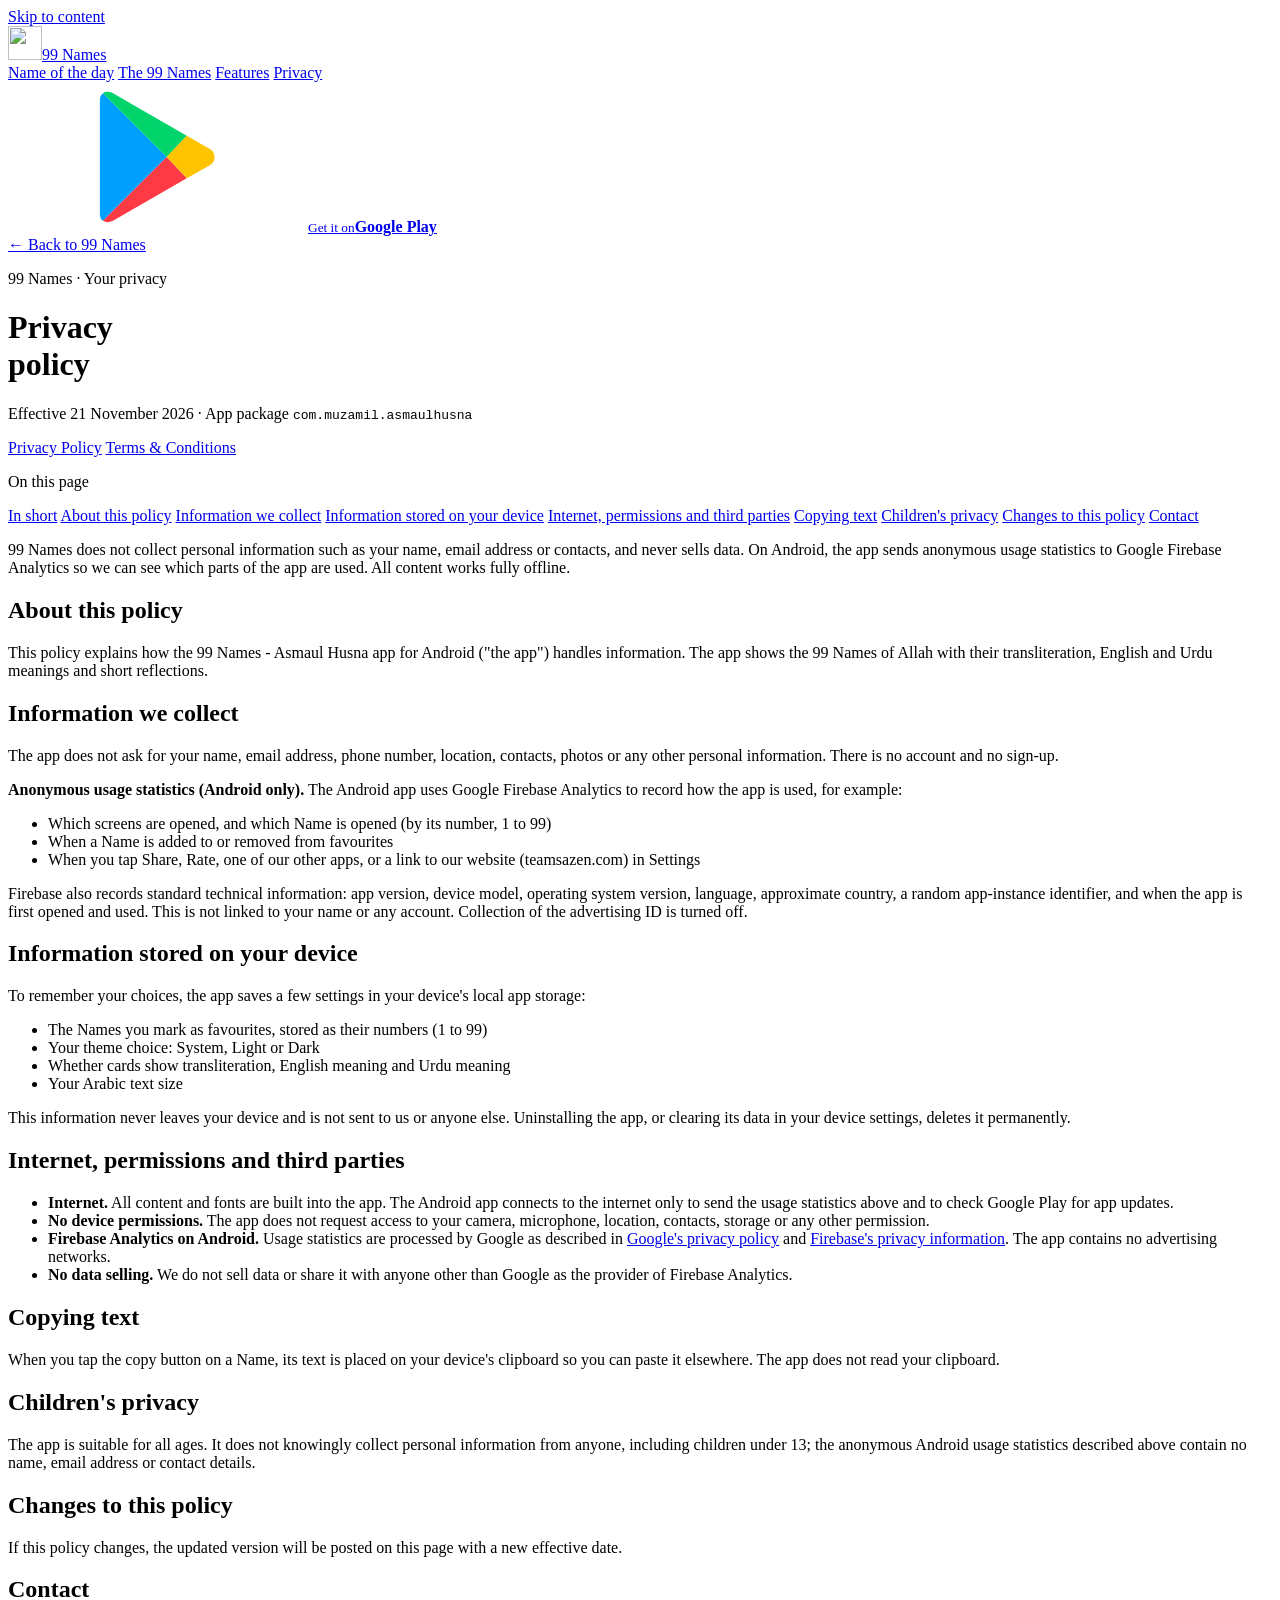
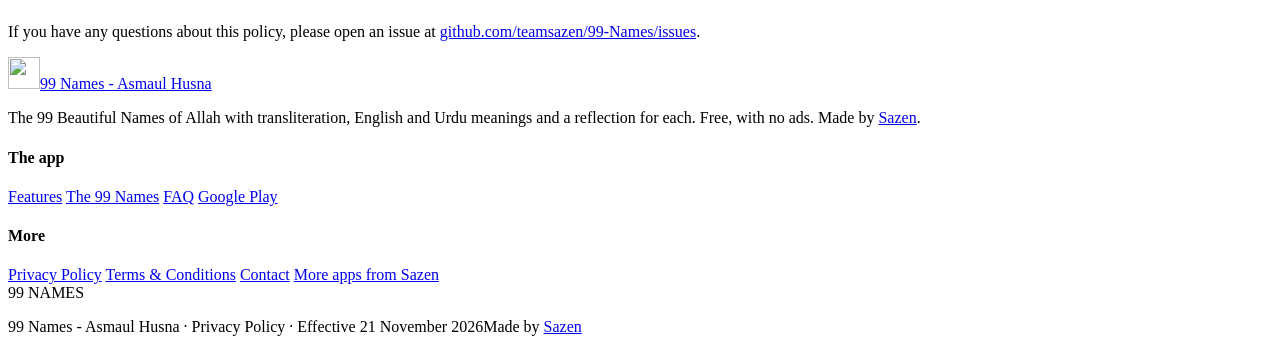
==== commit ff1815c8: "feat: Our website and Powered by Sazen in Settings, logged to Analytics Co-Authored-By: Claude Opus " ====
--- a/docs/privacy-policy/index.html
+++ b/docs/privacy-policy/index.html
@@ -77,7 +77,7 @@
           <ul>
             <li>Which screens are opened, and which Name is opened (by its number, 1 to 99)</li>
             <li>When a Name is added to or removed from favourites</li>
-            <li>When you tap Share, Rate or one of our other apps in Settings</li>
+            <li>When you tap Share, Rate, one of our other apps, or a link to our website (teamsazen.com) in Settings</li>
           </ul>
           <p>Firebase also records standard technical information: app version, device model, operating system version, language, approximate country, a random app-instance identifier, and when the app is first opened and used. This is not linked to your name or any account. Collection of the advertising ID is turned off.</p>
         </section>
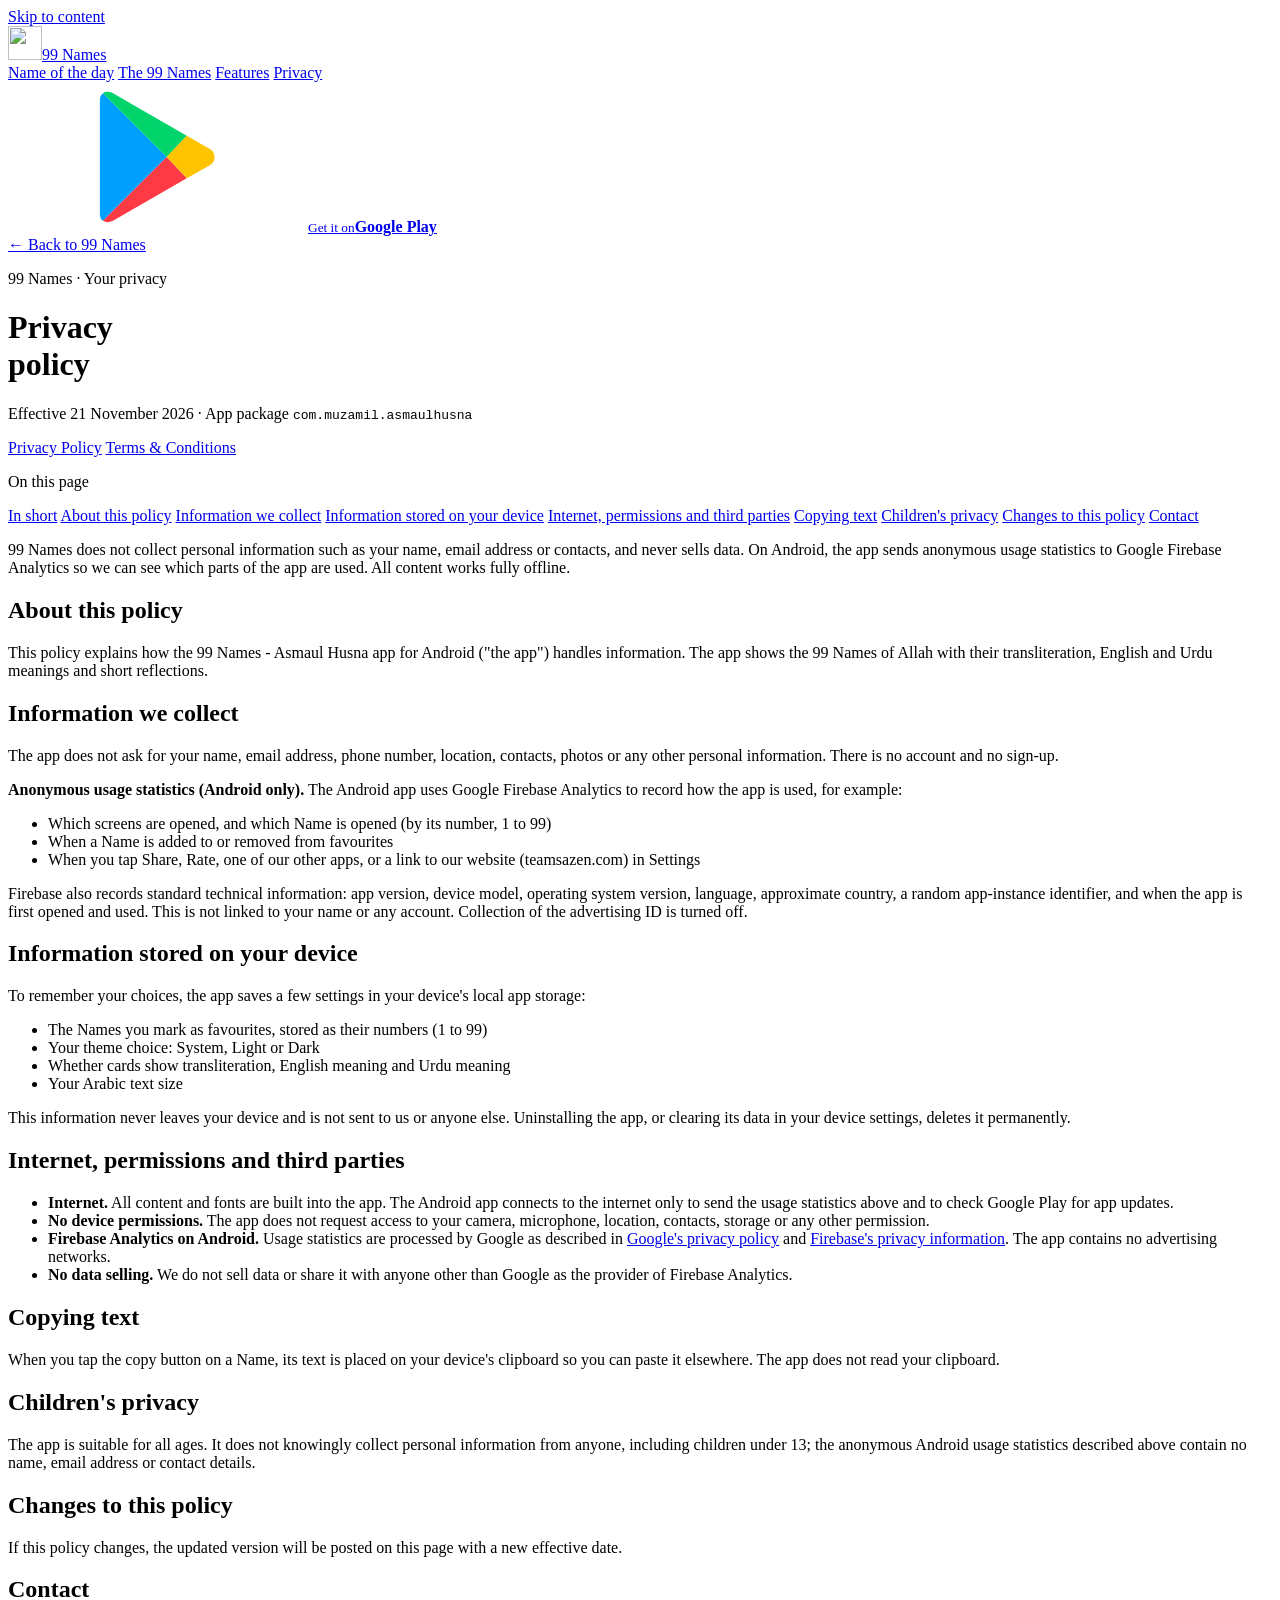
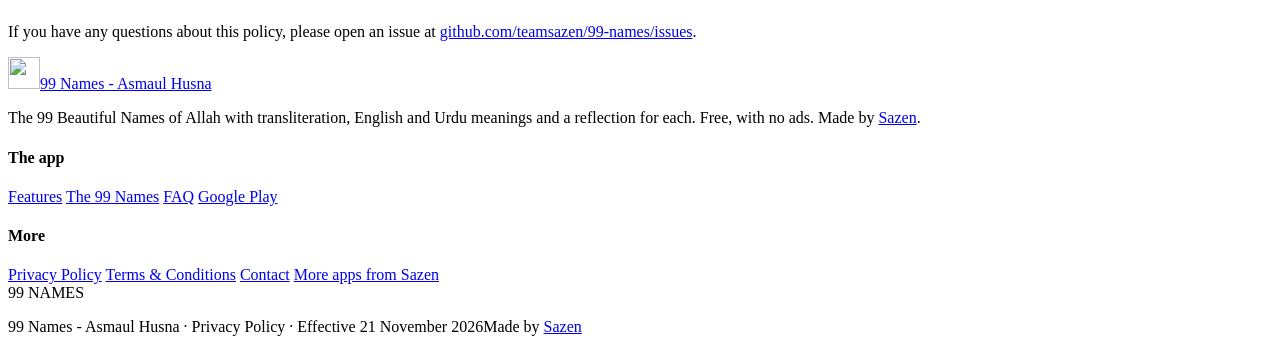
==== commit f9c5dd11: "chore: links point to the renamed teamsazen/99-names repo" ====
--- a/docs/privacy-policy/index.html
+++ b/docs/privacy-policy/index.html
@@ -115,7 +115,7 @@
         </section>
         <section id="contact">
           <h2>Contact</h2>
-          <p>If you have any questions about this policy, please open an issue at <a href="https://github.com/teamsazen/99-Names/issues">github.com/teamsazen/99-Names/issues</a>.</p>
+          <p>If you have any questions about this policy, please open an issue at <a href="https://github.com/teamsazen/99-names/issues">github.com/teamsazen/99-names/issues</a>.</p>
         </section>
       </div>
     </div>
@@ -139,7 +139,7 @@
       <h4>More</h4>
       <a href="/privacy/">Privacy Policy</a>
       <a href="/terms/">Terms &amp; Conditions</a>
-      <a href="https://github.com/teamsazen/99-Names/issues" rel="noopener">Contact</a>
+      <a href="https://github.com/teamsazen/99-names/issues" rel="noopener">Contact</a>
       <a href="https://teamsazen.com">More apps from Sazen</a>
     </nav>
     <div class="wordmark" data-fit aria-hidden="true"><span style="--n:0">9</span><span style="--n:1">9</span><span style="--n:2"> </span><span style="--n:3">N</span><span style="--n:4">A</span><span style="--n:5">M</span><span style="--n:6">E</span><span style="--n:7">S</span></div>
